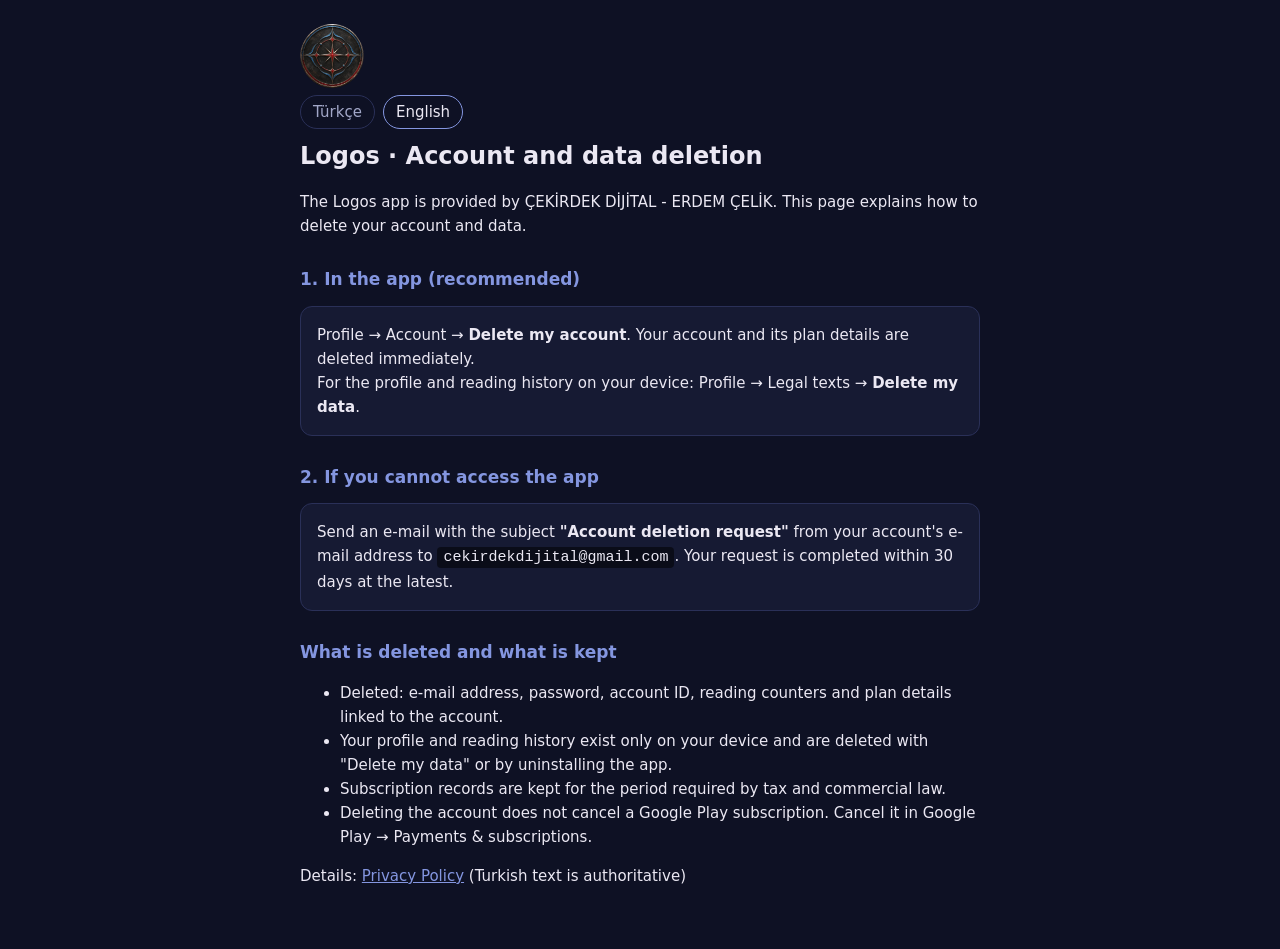
==== hesap-sil.html @ d312673e "Add files via upload" ====
<!doctype html>
<html lang="tr"><head><meta charset="utf-8"><meta name="viewport" content="width=device-width,initial-scale=1">
<title>Logos · Hesap ve veri silme</title>
<link rel="icon" href="assets/icons/icon-192.png">
<style>
:root{--bg:#0e1124;--panel:#161a33;--ink:#ebe8f3;--muted:#a2a7c8;--line:#2a3058;--blue:#8496e0;color-scheme:dark}
body{margin:0;background:var(--bg);color:var(--ink);font:15px/1.6 system-ui,-apple-system,"Segoe UI",sans-serif;padding:24px max(16px,env(safe-area-inset-left)) 48px}
main{max-width:680px;margin:0 auto}h1{font-size:24px;margin:8px 0}h2{font-size:17px;color:var(--blue);margin:28px 0 8px}
.k{background:var(--panel);border:1px solid var(--line);border-radius:12px;padding:16px;margin:12px 0}code{background:#0008;padding:2px 6px;border-radius:4px}
.dil{display:flex;gap:8px}.dil button{font:inherit;background:none;border:1px solid var(--line);color:var(--muted);border-radius:999px;padding:4px 12px;cursor:pointer}.dil button[aria-pressed=true]{color:var(--ink);border-color:var(--blue)}
[hidden]{display:none!important}a{color:var(--blue)}
</style></head><body><main>
<img src="assets/ui/logo.webp" alt="" width="64" height="64">
<div class="dil"><button type="button" data-l="tr" aria-pressed="true">Türkçe</button><button type="button" data-l="en" aria-pressed="false">English</button></div>

<section lang="tr" data-l="tr">
<h1>Logos · Hesap ve veri silme</h1>
<p>Logos uygulaması ÇEKİRDEK DİJİTAL - ERDEM ÇELİK tarafından sunulur. Bu sayfa hesabınızı ve verilerinizi nasıl silebileceğinizi açıklar.</p>
<h2>1. Uygulama içinden (önerilen)</h2>
<div class="k">Profil → Hesap → <b>Hesabımı sil</b>. Hesabınız ve hesaba bağlı plan bilgileri hemen silinir.<br>Cihazdaki profil ve okuma geçmişi için: Profil → Hukuki metinler → <b>Verilerimi sil</b>.</div>
<h2>2. Uygulamaya erişemiyorsanız</h2>
<div class="k">Hesabınıza kayıtlı e-posta adresinden <code>cekirdekdijital@gmail.com</code> adresine <b>"Hesap silme talebi"</b> konulu bir e-posta gönderin. Talebiniz en geç 30 gün içinde sonuçlandırılır ve size bilgi verilir.</div>
<h2>Silinen ve saklanan veriler</h2>
<ul>
<li>Silinir: e-posta adresi, şifre, hesap kimliği, hesaba bağlı okuma sayaçları ve plan bilgisi.</li>
<li>Cihazınızdaki profil ve okuma geçmişi yalnızca cihazınızdadır; "Verilerimi sil" ile ya da uygulamayı kaldırarak silinir.</li>
<li>Abonelik kaydı, vergi ve ticaret mevzuatının öngördüğü süre boyunca saklanır.</li>
<li>Hesabı silmek Google Play aboneliğini iptal etmez. Aboneliği Google Play → Ödemeler ve abonelikler bölümünden iptal edin.</li>
</ul>
<p>Ayrıntılar: <a href="gizlilik.html">Gizlilik Politikası</a></p>
</section>

<section lang="en" data-l="en" hidden>
<h1>Logos · Account and data deletion</h1>
<p>The Logos app is provided by ÇEKİRDEK DİJİTAL - ERDEM ÇELİK. This page explains how to delete your account and data.</p>
<h2>1. In the app (recommended)</h2>
<div class="k">Profile → Account → <b>Delete my account</b>. Your account and its plan details are deleted immediately.<br>For the profile and reading history on your device: Profile → Legal texts → <b>Delete my data</b>.</div>
<h2>2. If you cannot access the app</h2>
<div class="k">Send an e-mail with the subject <b>"Account deletion request"</b> from your account's e-mail address to <code>cekirdekdijital@gmail.com</code>. Your request is completed within 30 days at the latest.</div>
<h2>What is deleted and what is kept</h2>
<ul>
<li>Deleted: e-mail address, password, account ID, reading counters and plan details linked to the account.</li>
<li>Your profile and reading history exist only on your device and are deleted with "Delete my data" or by uninstalling the app.</li>
<li>Subscription records are kept for the period required by tax and commercial law.</li>
<li>Deleting the account does not cancel a Google Play subscription. Cancel it in Google Play → Payments &amp; subscriptions.</li>
</ul>
<p>Details: <a href="gizlilik.html">Privacy Policy</a> (Turkish text is authoritative)</p>
</section>
</main>
<script>
document.querySelectorAll(".dil button").forEach(b=>b.onclick=()=>{document.querySelectorAll(".dil button").forEach(x=>x.setAttribute("aria-pressed",x===b));document.querySelectorAll("section[data-l]").forEach(s=>s.hidden=s.dataset.l!==b.dataset.l);document.documentElement.lang=b.dataset.l;});
if((navigator.language||"").slice(0,2)!=="tr")document.querySelector('.dil button[data-l=en]').click();
</script></body></html>
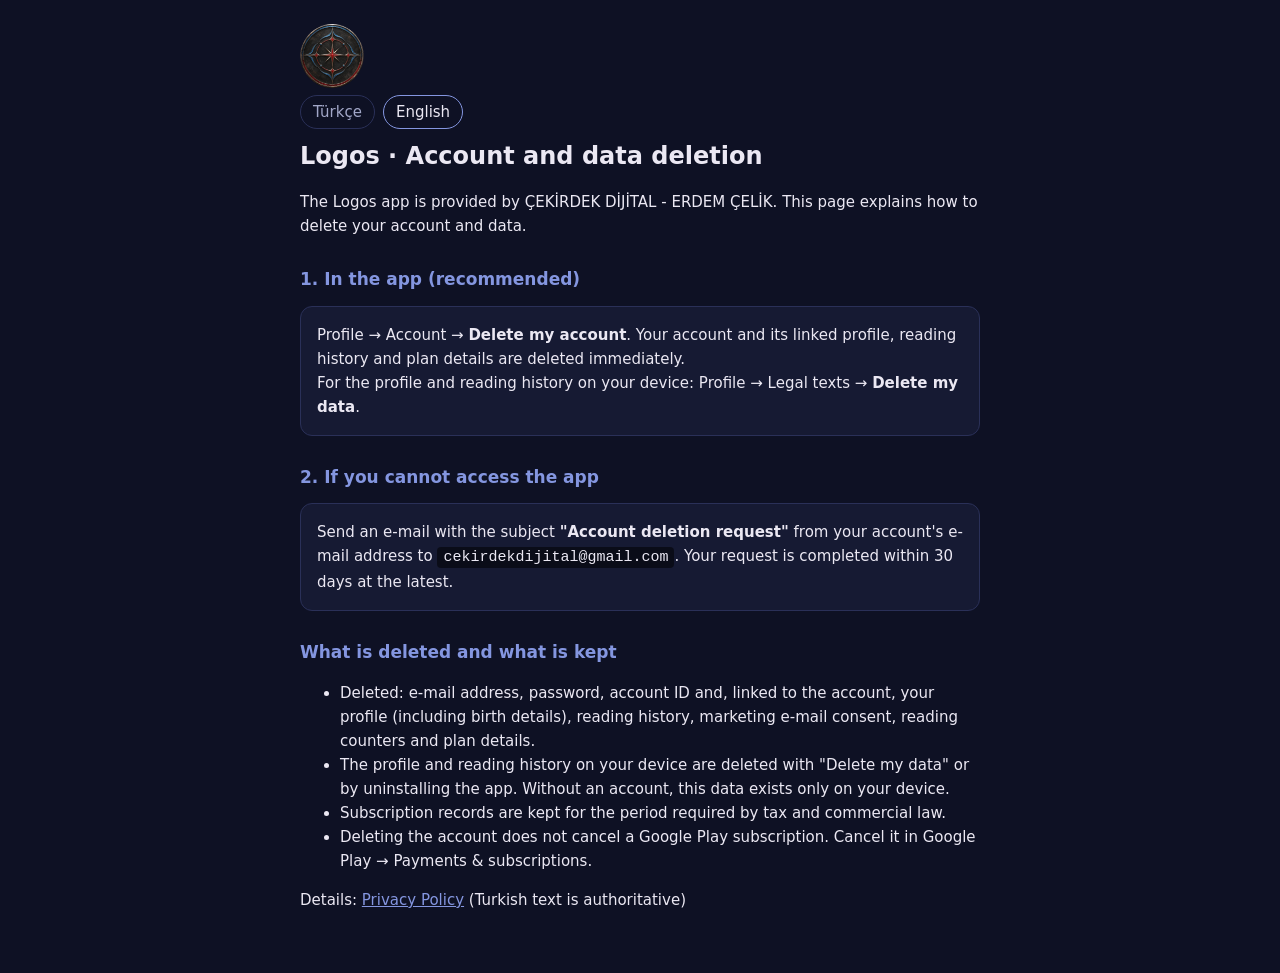
==== commit d51a1279: "0.9.5" ====
--- a/hesap-sil.html
+++ b/hesap-sil.html
@@ -17,13 +17,13 @@
 <h1>Logos · Hesap ve veri silme</h1>
 <p>Logos uygulaması ÇEKİRDEK DİJİTAL - ERDEM ÇELİK tarafından sunulur. Bu sayfa hesabınızı ve verilerinizi nasıl silebileceğinizi açıklar.</p>
 <h2>1. Uygulama içinden (önerilen)</h2>
-<div class="k">Profil → Hesap → <b>Hesabımı sil</b>. Hesabınız ve hesaba bağlı plan bilgileri hemen silinir.<br>Cihazdaki profil ve okuma geçmişi için: Profil → Hukuki metinler → <b>Verilerimi sil</b>.</div>
+<div class="k">Profil → Hesap → <b>Hesabımı sil</b>. Hesabınız, hesaba bağlı profiliniz, okuma geçmişiniz ve plan bilgileri hemen silinir.<br>Cihazdaki profil ve okuma geçmişi için: Profil → Hukuki metinler → <b>Verilerimi sil</b>.</div>
 <h2>2. Uygulamaya erişemiyorsanız</h2>
 <div class="k">Hesabınıza kayıtlı e-posta adresinden <code>cekirdekdijital@gmail.com</code> adresine <b>"Hesap silme talebi"</b> konulu bir e-posta gönderin. Talebiniz en geç 30 gün içinde sonuçlandırılır ve size bilgi verilir.</div>
 <h2>Silinen ve saklanan veriler</h2>
 <ul>
-<li>Silinir: e-posta adresi, şifre, hesap kimliği, hesaba bağlı okuma sayaçları ve plan bilgisi.</li>
-<li>Cihazınızdaki profil ve okuma geçmişi yalnızca cihazınızdadır; "Verilerimi sil" ile ya da uygulamayı kaldırarak silinir.</li>
+<li>Silinir: e-posta adresi, şifre, hesap kimliği, hesaba bağlı profil (doğum bilgileri dahil), okuma geçmişi, kampanya e-postası izni, okuma sayaçları ve plan bilgisi.</li>
+<li>Cihazınızdaki profil ve okuma geçmişi "Verilerimi sil" ile ya da uygulamayı kaldırarak silinir. Hesapsız kullanımda bu veriler yalnızca cihazınızdadır.</li>
 <li>Abonelik kaydı, vergi ve ticaret mevzuatının öngördüğü süre boyunca saklanır.</li>
 <li>Hesabı silmek Google Play aboneliğini iptal etmez. Aboneliği Google Play → Ödemeler ve abonelikler bölümünden iptal edin.</li>
 </ul>
@@ -34,13 +34,13 @@
 <h1>Logos · Account and data deletion</h1>
 <p>The Logos app is provided by ÇEKİRDEK DİJİTAL - ERDEM ÇELİK. This page explains how to delete your account and data.</p>
 <h2>1. In the app (recommended)</h2>
-<div class="k">Profile → Account → <b>Delete my account</b>. Your account and its plan details are deleted immediately.<br>For the profile and reading history on your device: Profile → Legal texts → <b>Delete my data</b>.</div>
+<div class="k">Profile → Account → <b>Delete my account</b>. Your account and its linked profile, reading history and plan details are deleted immediately.<br>For the profile and reading history on your device: Profile → Legal texts → <b>Delete my data</b>.</div>
 <h2>2. If you cannot access the app</h2>
 <div class="k">Send an e-mail with the subject <b>"Account deletion request"</b> from your account's e-mail address to <code>cekirdekdijital@gmail.com</code>. Your request is completed within 30 days at the latest.</div>
 <h2>What is deleted and what is kept</h2>
 <ul>
-<li>Deleted: e-mail address, password, account ID, reading counters and plan details linked to the account.</li>
-<li>Your profile and reading history exist only on your device and are deleted with "Delete my data" or by uninstalling the app.</li>
+<li>Deleted: e-mail address, password, account ID and, linked to the account, your profile (including birth details), reading history, marketing e-mail consent, reading counters and plan details.</li>
+<li>The profile and reading history on your device are deleted with "Delete my data" or by uninstalling the app. Without an account, this data exists only on your device.</li>
 <li>Subscription records are kept for the period required by tax and commercial law.</li>
 <li>Deleting the account does not cancel a Google Play subscription. Cancel it in Google Play → Payments &amp; subscriptions.</li>
 </ul>
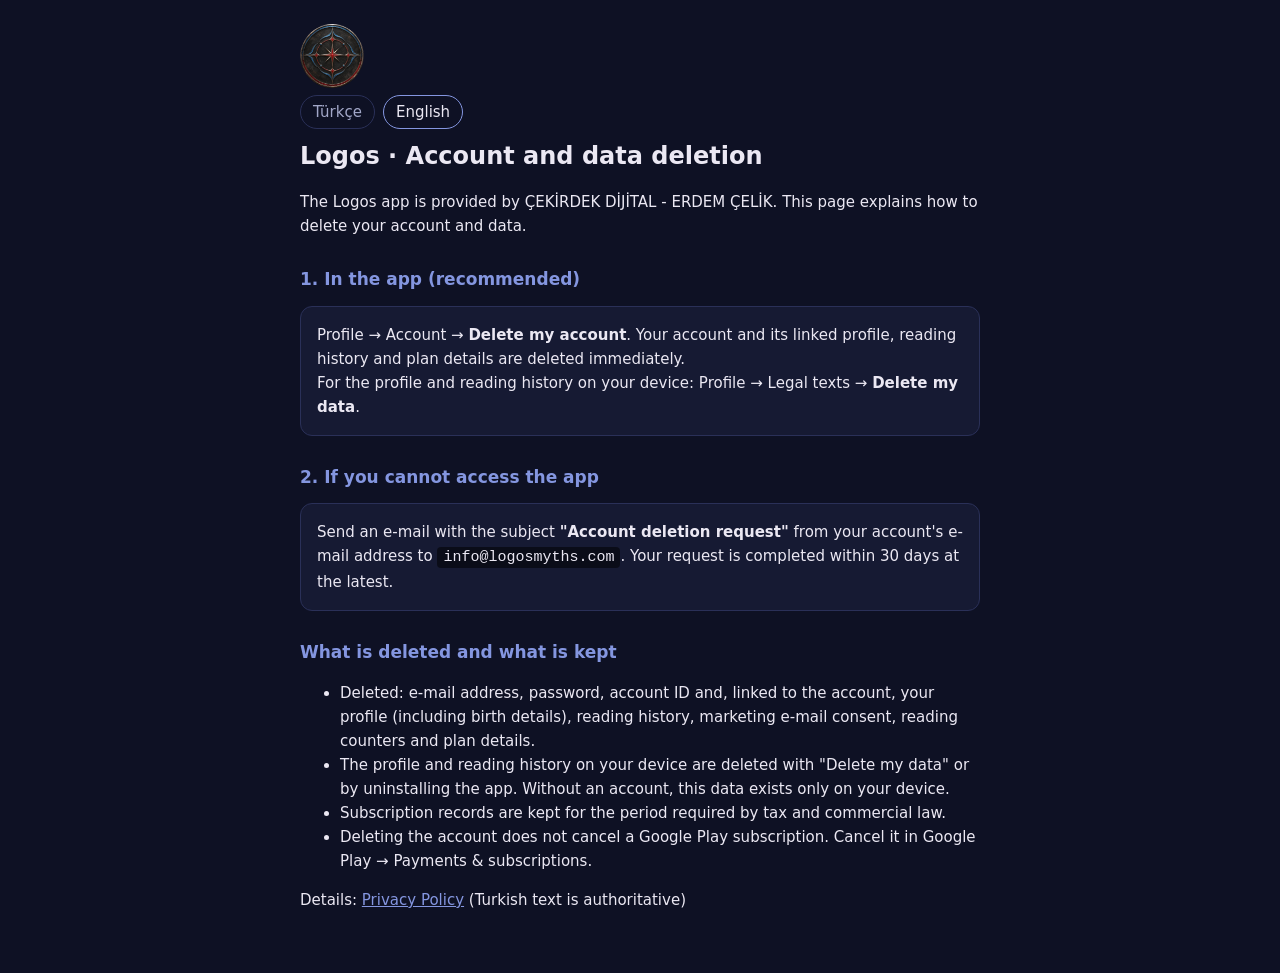
==== commit 3947c0b4: "Update hesap-sil.html" ====
--- a/hesap-sil.html
+++ b/hesap-sil.html
@@ -19,7 +19,7 @@
 <h2>1. Uygulama içinden (önerilen)</h2>
 <div class="k">Profil → Hesap → <b>Hesabımı sil</b>. Hesabınız, hesaba bağlı profiliniz, okuma geçmişiniz ve plan bilgileri hemen silinir.<br>Cihazdaki profil ve okuma geçmişi için: Profil → Hukuki metinler → <b>Verilerimi sil</b>.</div>
 <h2>2. Uygulamaya erişemiyorsanız</h2>
-<div class="k">Hesabınıza kayıtlı e-posta adresinden <code>cekirdekdijital@gmail.com</code> adresine <b>"Hesap silme talebi"</b> konulu bir e-posta gönderin. Talebiniz en geç 30 gün içinde sonuçlandırılır ve size bilgi verilir.</div>
+<div class="k">Hesabınıza kayıtlı e-posta adresinden <code>info@logosmyths.com</code> adresine <b>"Hesap silme talebi"</b> konulu bir e-posta gönderin. Talebiniz en geç 30 gün içinde sonuçlandırılır ve size bilgi verilir.</div>
 <h2>Silinen ve saklanan veriler</h2>
 <ul>
 <li>Silinir: e-posta adresi, şifre, hesap kimliği, hesaba bağlı profil (doğum bilgileri dahil), okuma geçmişi, kampanya e-postası izni, okuma sayaçları ve plan bilgisi.</li>
@@ -36,7 +36,7 @@
 <h2>1. In the app (recommended)</h2>
 <div class="k">Profile → Account → <b>Delete my account</b>. Your account and its linked profile, reading history and plan details are deleted immediately.<br>For the profile and reading history on your device: Profile → Legal texts → <b>Delete my data</b>.</div>
 <h2>2. If you cannot access the app</h2>
-<div class="k">Send an e-mail with the subject <b>"Account deletion request"</b> from your account's e-mail address to <code>cekirdekdijital@gmail.com</code>. Your request is completed within 30 days at the latest.</div>
+<div class="k">Send an e-mail with the subject <b>"Account deletion request"</b> from your account's e-mail address to <code>info@logosmyths.com</code>. Your request is completed within 30 days at the latest.</div>
 <h2>What is deleted and what is kept</h2>
 <ul>
 <li>Deleted: e-mail address, password, account ID and, linked to the account, your profile (including birth details), reading history, marketing e-mail consent, reading counters and plan details.</li>
